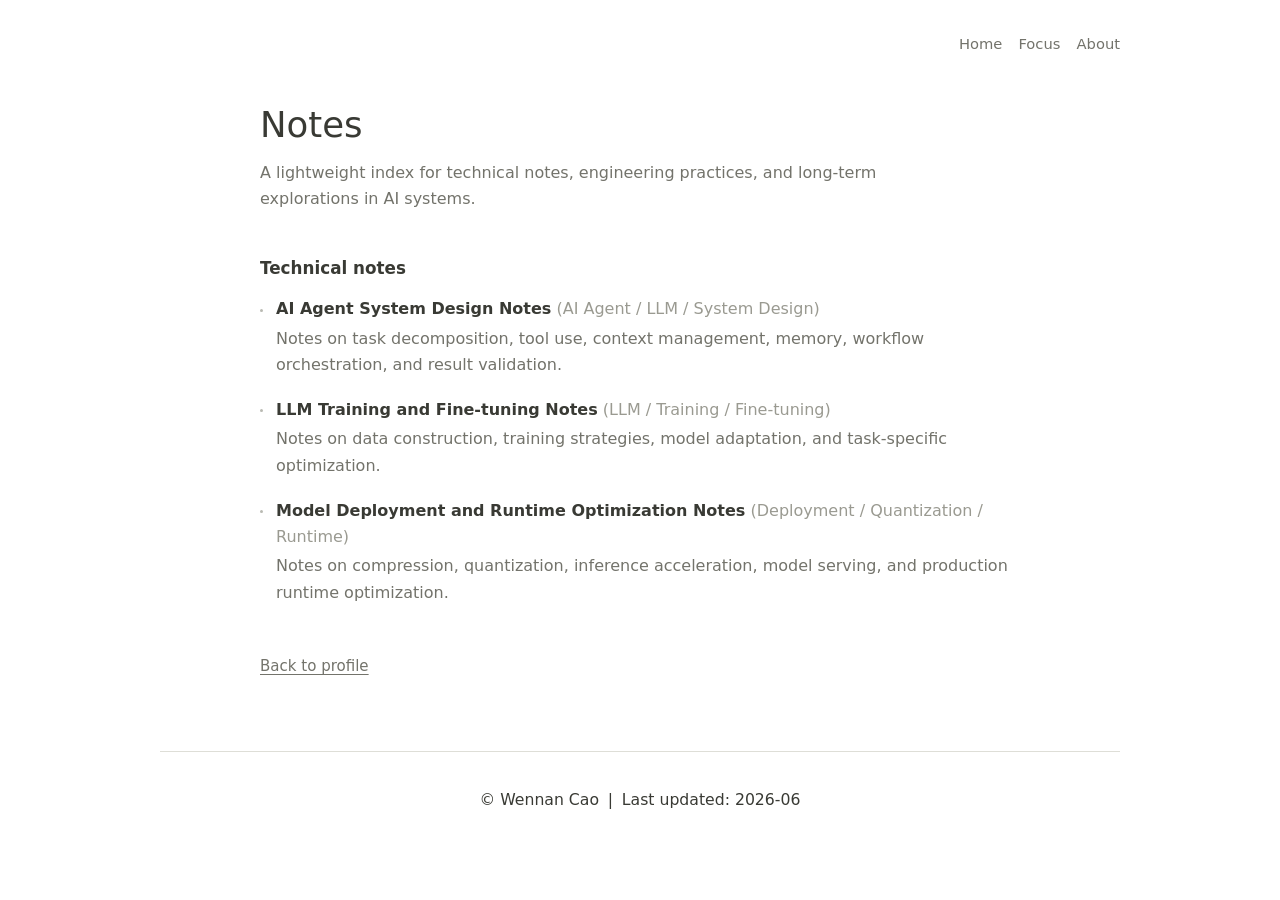
==== notes/index.html @ e118072f "Refine archive style and add lightweight notes" ====
<!doctype html>
<html lang="en">
  <head>
    <meta charset="utf-8" />
    <meta name="viewport" content="width=device-width, initial-scale=1" />
    <meta
      name="description"
      content="Technical notes by Wennan Cao on AI Agent systems, LLM training, model deployment, and AI engineering."
    />
    <meta property="og:title" content="Notes / Wennan Cao" />
    <meta
      property="og:description"
      content="A lightweight index of technical notes by Wennan Cao."
    />
    <meta property="og:type" content="website" />
    <meta property="og:url" content="https://wennancao.com/notes/" />
    <meta name="theme-color" content="#ffffff" />
    <title>Notes / Wennan Cao</title>
    <link rel="stylesheet" href="../styles.css?v=20260623-1" />
  </head>
  <body class="notes-page">
    <a class="skip-link" href="#content">Skip to content</a>

    <header class="site-header" aria-label="Site header">
      <nav class="top-links" aria-label="Primary navigation">
        <a href="/">Home</a>
        <a href="/#focus">Focus</a>
        <a href="/#about">About</a>
      </nav>
    </header>

    <main id="content" class="page-shell">
      <section class="intro" aria-labelledby="notes-title">
        <h1 id="notes-title">Notes</h1>
        <p class="notes-lede">
          A lightweight index for technical notes, engineering practices, and
          long-term explorations in AI systems.
        </p>
      </section>

      <section class="prose-section notes-index" aria-labelledby="notes-index-title">
        <h2 id="notes-index-title">Technical notes</h2>
        <ul class="archive-list">
          <li>
            <strong>AI Agent System Design Notes</strong>
            <span class="meta">(AI Agent / LLM / System Design)</span>
            <p>
              Notes on task decomposition, tool use, context management, memory,
              workflow orchestration, and result validation.
            </p>
          </li>
          <li>
            <strong>LLM Training and Fine-tuning Notes</strong>
            <span class="meta">(LLM / Training / Fine-tuning)</span>
            <p>
              Notes on data construction, training strategies, model adaptation,
              and task-specific optimization.
            </p>
          </li>
          <li>
            <strong>Model Deployment and Runtime Optimization Notes</strong>
            <span class="meta">(Deployment / Quantization / Runtime)</span>
            <p>
              Notes on compression, quantization, inference acceleration, model
              serving, and production runtime optimization.
            </p>
          </li>
        </ul>
      </section>

      <p class="back-link"><a href="/">Back to profile</a></p>
    </main>

    <footer class="site-footer">
      <p class="footer-signature">
        <span>© Wennan Cao</span>
        <span class="footer-divider" aria-hidden="true">|</span>
        <span>Last updated: <time datetime="2026-06">2026-06</time></span>
      </p>
    </footer>
  </body>
</html>
---- styles.css ----
:root {
  color-scheme: light;
  --bg: #ffffff;
  --fg: #393a34;
  --muted: #73736b;
  --soft: #efefeb;
  --soft-bg: #f8f8f5;
  --hairline: #deded7;
  --accent: #1c6b48;
  --accent-soft: #e7f0eb;
  --selection: #dfe9e3;
  --max-width: 960px;
}

* {
  box-sizing: border-box;
}

html {
  scroll-behavior: smooth;
}

body {
  min-height: 100vh;
  margin: 0;
  background: var(--bg);
  color: var(--fg);
  font-family:
    "Geist",
    "Inter",
    ui-sans-serif,
    system-ui,
    -apple-system,
    BlinkMacSystemFont,
    "Segoe UI",
    sans-serif;
  font-size: 16px;
  line-height: 1.66;
  letter-spacing: 0;
}

::selection {
  background: var(--selection);
}

a {
  color: var(--accent);
  text-decoration-line: underline;
  text-decoration-thickness: 1px;
  text-underline-offset: 0.18em;
  transition:
    color 160ms ease,
    text-decoration-color 160ms ease,
    background-color 160ms ease;
}

a:hover {
  color: #124a32;
  text-decoration-color: transparent;
}

button {
  font: inherit;
}

.skip-link {
  position: absolute;
  top: 1rem;
  left: 1rem;
  z-index: 10;
  transform: translateY(-160%);
  background: var(--fg);
  color: var(--bg);
  padding: 0.45rem 0.65rem;
  text-decoration: none;
}

.skip-link:focus {
  transform: translateY(0);
}

.site-header,
.page-shell,
.site-footer {
  width: min(calc(100% - 32px), var(--max-width));
  margin-inline: auto;
}

.site-header {
  display: flex;
  align-items: center;
  justify-content: flex-end;
  gap: 1rem;
  padding-block: 2rem 3rem;
}

.top-links {
  display: flex;
  align-items: center;
  gap: 1rem;
  color: var(--muted);
  font-size: 0.92rem;
}

.top-links a {
  color: inherit;
  text-decoration-color: transparent;
}

.top-links a:hover {
  color: var(--accent);
}

.language-switch {
  display: inline-flex;
  align-items: center;
  gap: 0.35rem;
  color: #a2a29a;
  white-space: nowrap;
}

.language-option {
  border: 0;
  padding: 0;
  background: transparent;
  color: var(--muted);
  cursor: pointer;
  text-decoration-line: underline;
  text-decoration-color: transparent;
  text-decoration-thickness: 1px;
  text-underline-offset: 0.18em;
}

.language-option:hover,
.language-option.is-active {
  color: var(--accent);
  text-decoration-color: currentColor;
}

.page-shell {
  display: grid;
  grid-template-columns: minmax(0, 2fr) minmax(220px, 1fr);
  gap: 4rem;
  align-items: start;
}

.main-column,
.side-column {
  min-width: 0;
}

h1,
h2,
p {
  overflow-wrap: anywhere;
}

h1 {
  margin: 0;
  color: var(--fg);
  font-size: 2.22rem;
  font-weight: 520;
  line-height: 1.18;
}

h2 {
  margin: 3.25rem 0 1.05rem;
  color: var(--fg);
  font-size: 1.05rem;
  font-weight: 560;
  line-height: 1.3;
}

h2 a {
  color: inherit;
  text-decoration: none;
}

h2 a:hover {
  color: var(--accent);
}

.prose-section:first-of-type h2,
.about-panel h2 {
  margin-top: 0;
}

.archive-list {
  display: grid;
  gap: 0.95rem;
  list-style: none;
  margin: 0;
  padding-left: 0;
}

.archive-list li {
  position: relative;
  padding-left: 1rem;
}

.archive-list li::before {
  position: absolute;
  top: 0.78em;
  left: 0;
  width: 3px;
  height: 3px;
  border-radius: 999px;
  background: #b9bab2;
  content: "";
}

.archive-list strong {
  font-weight: 610;
}

.archive-list .meta {
  color: #9a9a91;
}

.archive-list p {
  margin: 0.16rem 0 0;
  color: var(--muted);
}

.research-list {
  gap: 0.8rem;
}

.research-intro {
  margin: 1.8rem 0 0.8rem;
  color: var(--muted);
}

.compact-list {
  gap: 0.5rem;
}

.credentials-divider {
  margin: 1.6rem 0;
  border: 0;
  border-top: 1px solid var(--soft);
}

.credentials-section .archive-list {
  color: var(--muted);
}

.honors-list {
  gap: 0.62rem;
}

.notes-entry {
  margin: 2.8rem 0 0;
  color: var(--muted);
  font-size: 0.94rem;
}

.notes-entry a {
  color: inherit;
}

.notes-entry a:hover {
  color: var(--accent);
}

.side-column {
  position: sticky;
  top: 2rem;
}

.about-panel {
  color: var(--muted);
}

.about-panel h2 {
  color: var(--fg);
}

.avatar {
  float: left;
  display: block;
  width: 5rem;
  height: 5rem;
  margin: 0.2rem 1.15rem 0.5rem 0;
  border: 1px solid #e2e2dc;
  border-radius: 999px;
  object-fit: cover;
  object-position: 50% 24%;
}

.about-copy p {
  margin-block: 0 1.1rem;
}

.about-panel hr {
  clear: both;
  margin: 1.4rem 0 1.1rem;
  border: 0;
  border-top: 1px solid var(--soft);
}

.social-links {
  color: var(--muted);
}

.social-links a {
  color: inherit;
}

.social-links a:hover {
  color: var(--accent);
}

.site-footer {
  display: grid;
  place-items: center;
  margin-top: 4.5rem;
  padding-block: 2.2rem 2.5rem;
  border-top: 1px solid var(--hairline);
  color: var(--fg);
  font-size: 0.98rem;
  font-weight: 520;
  text-align: center;
}

.notes-page .page-shell {
  display: block;
  max-width: 760px;
}

.notes-page .intro {
  margin-bottom: 2.8rem;
}

.notes-lede {
  max-width: 62ch;
  margin: 0.85rem 0 0;
  color: var(--muted);
}

.notes-index {
  margin-top: 2.4rem;
}

.notes-index h2 {
  margin-top: 0;
}

.notes-index .archive-list {
  gap: 1.15rem;
}

.back-link {
  margin-top: 3rem;
  color: var(--muted);
  font-size: 0.94rem;
}

.back-link a {
  color: inherit;
}

.back-link a:hover {
  color: var(--accent);
}

.site-footer p {
  margin: 0;
}

.footer-signature {
  display: flex;
  width: 100%;
  justify-content: center;
  align-items: baseline;
  gap: 0.55rem;
  flex-wrap: wrap;
  text-align: center;
}

.last-updated {
  margin-left: 0.25rem;
}

@media (max-width: 760px) {
  .site-header {
    align-items: flex-start;
    padding-block: 1.4rem 2.25rem;
  }

  .top-links {
    flex-wrap: wrap;
    justify-content: flex-start;
    row-gap: 0.45rem;
  }

  .page-shell {
    grid-template-columns: 1fr;
    gap: 3.2rem;
  }

  .side-column {
    position: static;
  }

  h1 {
    font-size: 1.85rem;
  }
}

@media (max-width: 520px) {
  .site-header,
  .page-shell,
  .site-footer {
    width: min(calc(100% - 28px), var(--max-width));
  }

  .site-header {
    justify-content: flex-start;
  }

  .top-links {
    justify-content: flex-start;
    gap: 0.78rem;
    font-size: 0.9rem;
  }

  h2 {
    margin-top: 2.6rem;
  }

  .site-footer {
    margin-top: 3.5rem;
    padding-block: 1.8rem 2rem;
    font-size: 0.92rem;
  }

  .footer-divider {
    display: none;
  }

  .footer-signature {
    flex-direction: column;
    align-items: center;
    gap: 0.15rem;
  }
}
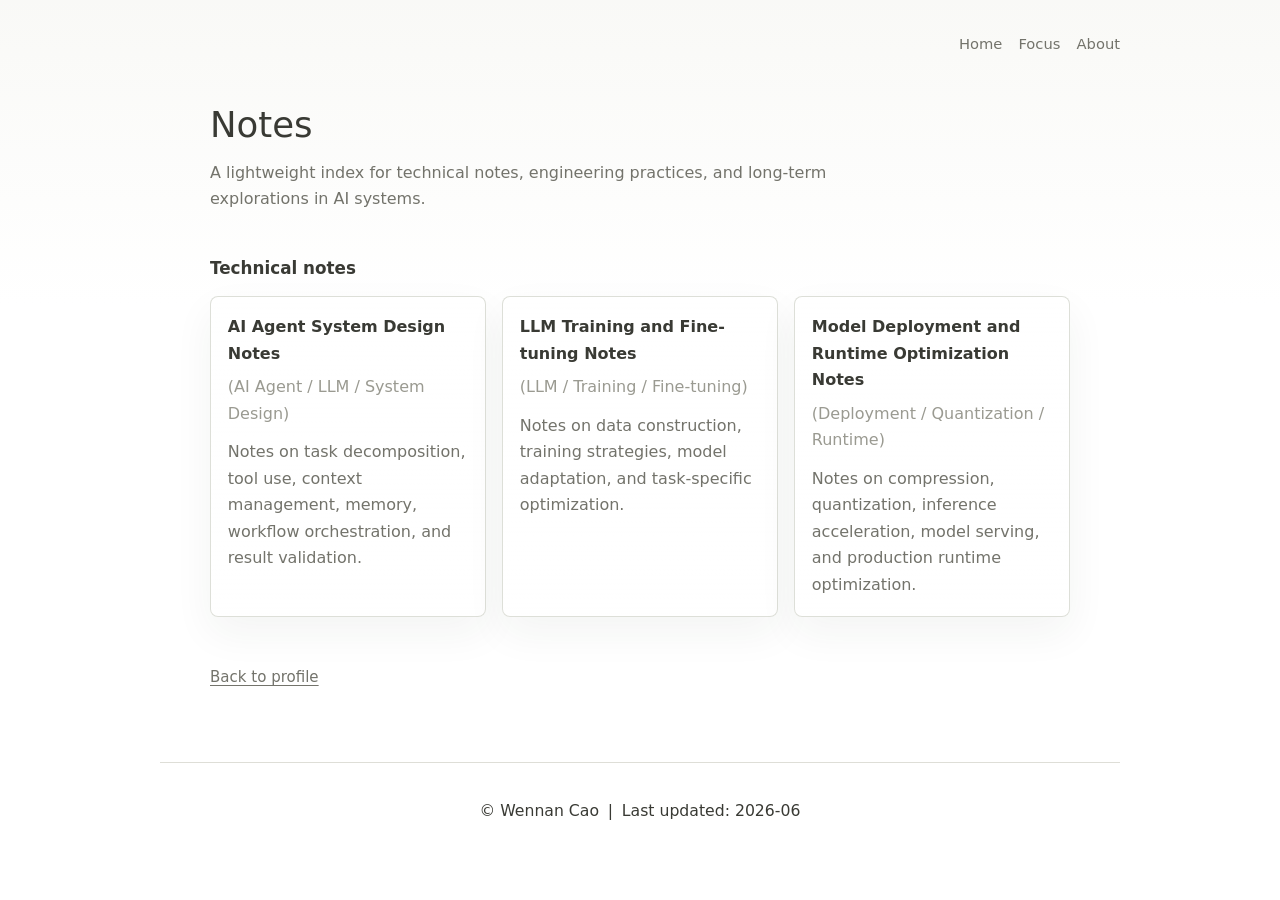
==== commit a9139347: "Add glass-style notes cards" ====
--- a/notes/index.html
+++ b/notes/index.html
@@ -16,7 +16,7 @@
     <meta property="og:url" content="https://wennancao.com/notes/" />
     <meta name="theme-color" content="#ffffff" />
     <title>Notes / Wennan Cao</title>
-    <link rel="stylesheet" href="../styles.css?v=20260623-1" />
+    <link rel="stylesheet" href="../styles.css?v=20260623-2" />
   </head>
   <body class="notes-page">
     <a class="skip-link" href="#content">Skip to content</a>
--- a/styles.css
+++ b/styles.css
@@ -325,7 +325,13 @@
 
 .notes-page .page-shell {
   display: block;
-  max-width: 760px;
+  max-width: 860px;
+}
+
+.notes-page {
+  background:
+    linear-gradient(180deg, rgba(248, 248, 245, 0.86), rgba(255, 255, 255, 0) 19rem),
+    var(--bg);
 }
 
 .notes-page .intro {
@@ -347,7 +353,55 @@
 }
 
 .notes-index .archive-list {
-  gap: 1.15rem;
+  grid-template-columns: repeat(auto-fit, minmax(230px, 1fr));
+  gap: 1rem;
+}
+
+.notes-index .archive-list li {
+  min-height: 13rem;
+  padding: 1.05rem 1.05rem 1.12rem;
+  border: 1px solid rgba(210, 212, 203, 0.74);
+  border-radius: 8px;
+  background:
+    linear-gradient(180deg, rgba(255, 255, 255, 0.74), rgba(255, 255, 255, 0.48)),
+    rgba(255, 255, 255, 0.68);
+  box-shadow:
+    inset 0 1px 0 rgba(255, 255, 255, 0.82),
+    0 16px 40px rgba(42, 46, 38, 0.055);
+  backdrop-filter: blur(14px) saturate(1.08);
+  -webkit-backdrop-filter: blur(14px) saturate(1.08);
+  transition:
+    border-color 160ms ease,
+    background-color 160ms ease,
+    box-shadow 160ms ease,
+    transform 160ms ease;
+}
+
+.notes-index .archive-list li::before {
+  content: none;
+}
+
+.notes-index .archive-list li:hover {
+  border-color: rgba(28, 107, 72, 0.28);
+  background-color: rgba(255, 255, 255, 0.82);
+  box-shadow:
+    inset 0 1px 0 rgba(255, 255, 255, 0.9),
+    0 18px 48px rgba(42, 46, 38, 0.075);
+  transform: translateY(-1px);
+}
+
+.notes-index .archive-list strong,
+.notes-index .archive-list .meta,
+.notes-index .archive-list p {
+  display: block;
+}
+
+.notes-index .archive-list .meta {
+  margin-top: 0.42rem;
+}
+
+.notes-index .archive-list p {
+  margin-top: 0.75rem;
 }
 
 .back-link {
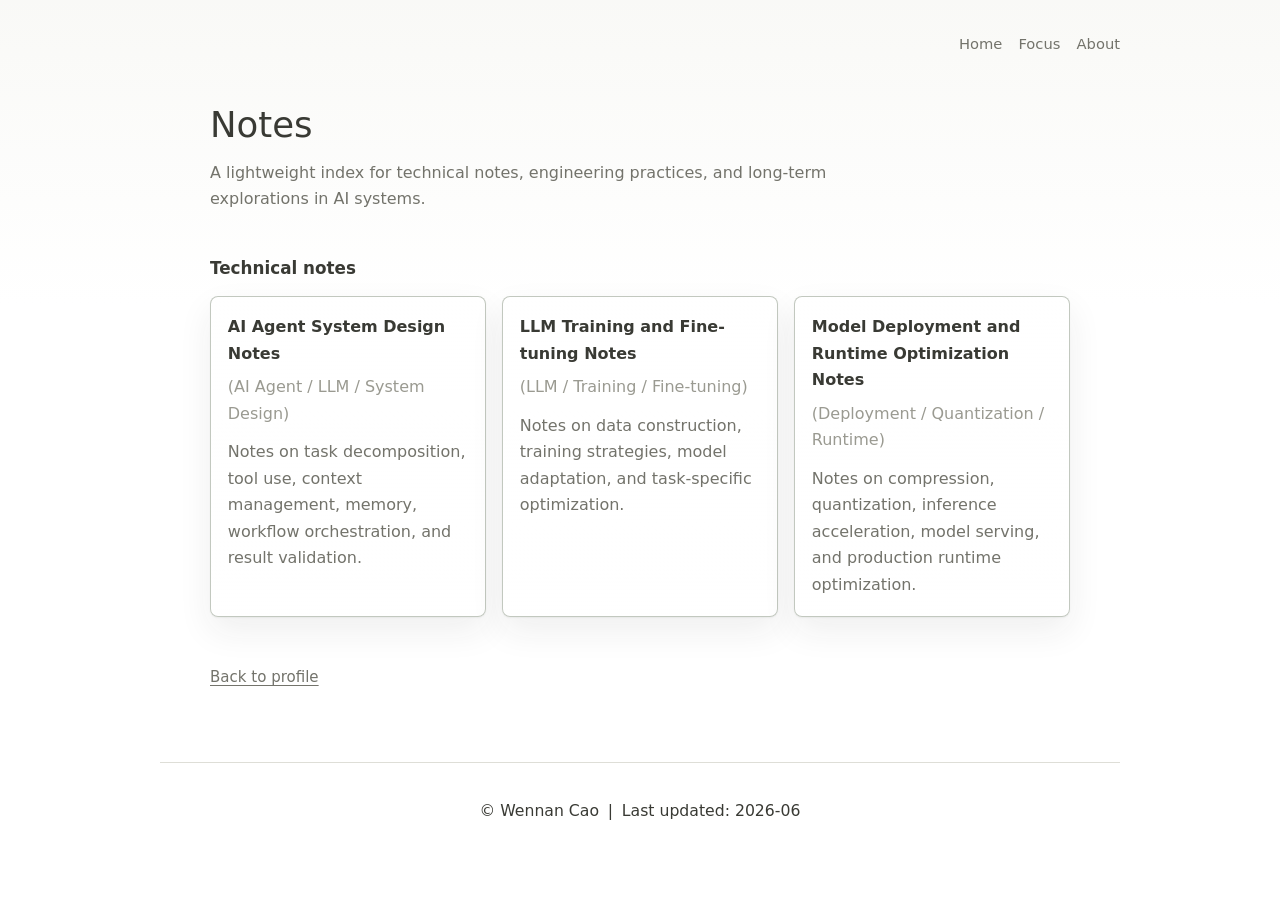
==== commit adebb0da: "Strengthen notes glass card borders" ====
--- a/notes/index.html
+++ b/notes/index.html
@@ -16,7 +16,7 @@
     <meta property="og:url" content="https://wennancao.com/notes/" />
     <meta name="theme-color" content="#ffffff" />
     <title>Notes / Wennan Cao</title>
-    <link rel="stylesheet" href="../styles.css?v=20260623-2" />
+    <link rel="stylesheet" href="../styles.css?v=20260623-3" />
   </head>
   <body class="notes-page">
     <a class="skip-link" href="#content">Skip to content</a>
--- a/styles.css
+++ b/styles.css
@@ -360,14 +360,16 @@
 .notes-index .archive-list li {
   min-height: 13rem;
   padding: 1.05rem 1.05rem 1.12rem;
-  border: 1px solid rgba(210, 212, 203, 0.74);
+  border: 1.5px solid rgba(188, 194, 184, 0.9);
   border-radius: 8px;
   background:
-    linear-gradient(180deg, rgba(255, 255, 255, 0.74), rgba(255, 255, 255, 0.48)),
-    rgba(255, 255, 255, 0.68);
+    linear-gradient(180deg, rgba(255, 255, 255, 0.86), rgba(255, 255, 255, 0.54)),
+    rgba(255, 255, 255, 0.72);
   box-shadow:
-    inset 0 1px 0 rgba(255, 255, 255, 0.82),
-    0 16px 40px rgba(42, 46, 38, 0.055);
+    inset 0 1px 0 rgba(255, 255, 255, 0.92),
+    inset 0 0 0 1px rgba(255, 255, 255, 0.42),
+    0 14px 34px rgba(42, 46, 38, 0.075),
+    0 1px 2px rgba(42, 46, 38, 0.06);
   backdrop-filter: blur(14px) saturate(1.08);
   -webkit-backdrop-filter: blur(14px) saturate(1.08);
   transition:
@@ -382,11 +384,13 @@
 }
 
 .notes-index .archive-list li:hover {
-  border-color: rgba(28, 107, 72, 0.28);
-  background-color: rgba(255, 255, 255, 0.82);
+  border-color: rgba(28, 107, 72, 0.42);
+  background-color: rgba(255, 255, 255, 0.86);
   box-shadow:
-    inset 0 1px 0 rgba(255, 255, 255, 0.9),
-    0 18px 48px rgba(42, 46, 38, 0.075);
+    inset 0 1px 0 rgba(255, 255, 255, 0.96),
+    inset 0 0 0 1px rgba(255, 255, 255, 0.54),
+    0 18px 46px rgba(42, 46, 38, 0.1),
+    0 1px 3px rgba(42, 46, 38, 0.07);
   transform: translateY(-1px);
 }
 
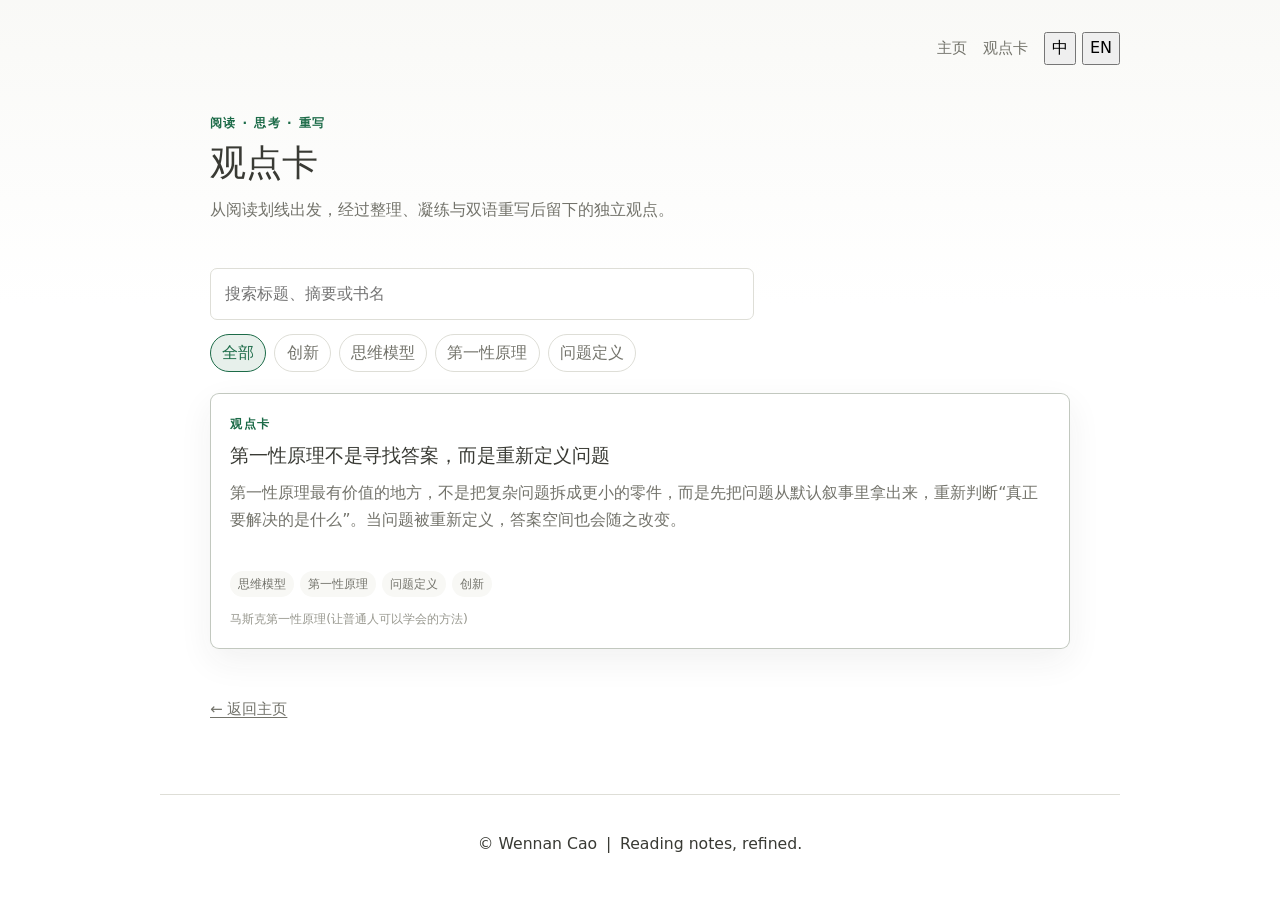
==== commit 2e2b9f92: "Publish WeRead knowledge cards" ====
--- a/notes/index.html
+++ b/notes/index.html
@@ -1,82 +1,48 @@
 <!doctype html>
-<html lang="en">
-  <head>
-    <meta charset="utf-8" />
-    <meta name="viewport" content="width=device-width, initial-scale=1" />
-    <meta
-      name="description"
-      content="Technical notes by Wennan Cao on AI Agent systems, LLM training, model deployment, and AI engineering."
-    />
-    <meta property="og:title" content="Notes / Wennan Cao" />
-    <meta
-      property="og:description"
-      content="A lightweight index of technical notes by Wennan Cao."
-    />
-    <meta property="og:type" content="website" />
-    <meta property="og:url" content="https://wennancao.com/notes/" />
-    <meta name="theme-color" content="#ffffff" />
-    <title>Notes / Wennan Cao</title>
-    <link rel="stylesheet" href="../styles.css?v=20260623-3" />
-  </head>
-  <body class="notes-page">
-    <a class="skip-link" href="#content">Skip to content</a>
-
-    <header class="site-header" aria-label="Site header">
-      <nav class="top-links" aria-label="Primary navigation">
-        <a href="/">Home</a>
-        <a href="/#focus">Focus</a>
-        <a href="/#about">About</a>
-      </nav>
-    </header>
-
-    <main id="content" class="page-shell">
-      <section class="intro" aria-labelledby="notes-title">
-        <h1 id="notes-title">Notes</h1>
-        <p class="notes-lede">
-          A lightweight index for technical notes, engineering practices, and
-          long-term explorations in AI systems.
-        </p>
-      </section>
-
-      <section class="prose-section notes-index" aria-labelledby="notes-index-title">
-        <h2 id="notes-index-title">Technical notes</h2>
-        <ul class="archive-list">
-          <li>
-            <strong>AI Agent System Design Notes</strong>
-            <span class="meta">(AI Agent / LLM / System Design)</span>
-            <p>
-              Notes on task decomposition, tool use, context management, memory,
-              workflow orchestration, and result validation.
-            </p>
-          </li>
-          <li>
-            <strong>LLM Training and Fine-tuning Notes</strong>
-            <span class="meta">(LLM / Training / Fine-tuning)</span>
-            <p>
-              Notes on data construction, training strategies, model adaptation,
-              and task-specific optimization.
-            </p>
-          </li>
-          <li>
-            <strong>Model Deployment and Runtime Optimization Notes</strong>
-            <span class="meta">(Deployment / Quantization / Runtime)</span>
-            <p>
-              Notes on compression, quantization, inference acceleration, model
-              serving, and production runtime optimization.
-            </p>
-          </li>
-        </ul>
-      </section>
-
-      <p class="back-link"><a href="/">Back to profile</a></p>
-    </main>
-
-    <footer class="site-footer">
-      <p class="footer-signature">
-        <span>© Wennan Cao</span>
-        <span class="footer-divider" aria-hidden="true">|</span>
-        <span>Last updated: <time datetime="2026-06">2026-06</time></span>
-      </p>
-    </footer>
-  </body>
+<html lang="zh-CN">
+<head>
+  <meta charset="utf-8">
+  <meta name="viewport" content="width=device-width, initial-scale=1">
+  <meta name="description" content="从微信读书笔记中整理、凝练并审核发布的中英双语观点卡。">
+  <meta property="og:title" content="观点卡 / Wennan Cao">
+  <meta property="og:description" content="从微信读书笔记中整理、凝练并审核发布的中英双语观点卡。">
+  <meta property="og:type" content="article">
+  <meta property="og:url" content="https://wennancao.com/notes/">
+  <meta name="theme-color" content="#ffffff">
+  <link rel="icon" href="/favicon.ico?v=20260706-cards" sizes="any">
+  <title>观点卡 / Wennan Cao</title>
+  <link rel="stylesheet" href="/styles.css?v=20260711-source-full">
+</head>
+<body class="notes-page">
+  <a class="skip-link" href="#content">跳到正文</a>
+  <header class="site-header" aria-label="网站页眉">
+    <nav class="top-links" aria-label="主导航"><a href="/">主页</a><a href="/notes/">观点卡</a></nav>
+    <div class="language-switch" role="group" aria-label="语言"><button type="button" data-language="zh" aria-pressed="true">中</button><button type="button" data-language="en" aria-pressed="false">EN</button></div>
+  </header>
+  <main id="content" class="page-shell">
+  <section class="intro notes-hero" aria-labelledby="notes-title">
+    <p class="eyebrow" data-lang="zh">阅读 · 思考 · 重写</p><p class="eyebrow" data-lang="en" hidden>Read · Think · Rewrite</p>
+    <h1 id="notes-title" data-lang="zh">观点卡</h1><h1 data-lang="en" hidden>Knowledge Cards</h1>
+    <p class="notes-lede" data-lang="zh">从阅读划线出发，经过整理、凝练与双语重写后留下的独立观点。</p>
+    <p class="notes-lede" data-lang="en" hidden>Independent ideas distilled, reviewed, and rewritten from reading notes.</p>
+  </section>
+  <section class="card-controls" aria-label="筛选观点卡">
+    <label><span class="sr-only">搜索观点卡</span><input id="card-search" type="search" placeholder="搜索标题、摘要或书名" autocomplete="off"></label>
+    <div class="tag-filters"><button type="button" class="tag-filter is-active" data-tag="">全部</button><button type="button" class="tag-filter" data-tag="创新">创新</button><button type="button" class="tag-filter" data-tag="思维模型">思维模型</button><button type="button" class="tag-filter" data-tag="第一性原理">第一性原理</button><button type="button" class="tag-filter" data-tag="问题定义">问题定义</button></div>
+  </section>
+  <section id="card-grid" class="knowledge-grid" aria-live="polite"><article class="knowledge-card" data-search="第一性原理不是寻找答案，而是重新定义问题 第一性原理最有价值的地方，不是把复杂问题拆成更小的零件，而是先把问题从默认叙事里拿出来，重新判断“真正要解决的是什么”。当问题被重新定义，答案空间也会随之改变。 first principles is not about finding an answer—it is about reframing the question the real value of first-principles thinking is not simply breaking a complex problem into smaller parts. it is taking the problem out of its default narrative and asking what actually needs to be solved. once the question is reframed, the space of possible answers changes with it. 马斯克第一性原理(让普通人可以学会的方法)" data-tags="思维模型|第一性原理|问题定义|创新">
+  <a class="knowledge-card-link" href="/notes/cards/first-principles-reframe-problem/">
+    <span class="card-kicker" data-lang="zh">观点卡</span><span class="card-kicker" data-lang="en" hidden>Knowledge card</span>
+    <h2 data-lang="zh">第一性原理不是寻找答案，而是重新定义问题</h2><h2 data-lang="en" hidden>First Principles Is Not About Finding an Answer—It Is About Reframing the Question</h2>
+    <p data-lang="zh">第一性原理最有价值的地方，不是把复杂问题拆成更小的零件，而是先把问题从默认叙事里拿出来，重新判断“真正要解决的是什么”。当问题被重新定义，答案空间也会随之改变。</p><p data-lang="en" hidden>The real value of first-principles thinking is not simply breaking a complex problem into smaller parts. It is taking the problem out of its default narrative and asking what actually needs to be solved. Once the question is reframed, the space of possible answers changes with it.</p>
+    <ul class="card-tags" aria-label="标签"><li>思维模型</li><li>第一性原理</li><li>问题定义</li><li>创新</li></ul>
+    <span class="card-source">马斯克第一性原理(让普通人可以学会的方法)</span>
+  </a>
+</article></section>
+  <p id="no-results" class="notes-empty" hidden>没有匹配的观点卡。</p>
+  <p class="back-link"><a href="/">← 返回主页</a></p>
+</main>
+  <footer class="site-footer"><p class="footer-signature"><span>© Wennan Cao</span><span class="footer-divider" aria-hidden="true">|</span><span>Reading notes, refined.</span></p></footer>
+  <script src="/notes/notes.js?v=20260706-cards" defer></script>
+</body>
 </html>
--- a/styles.css
+++ b/styles.css
@@ -247,20 +247,6 @@
 
 .honors-list {
   gap: 0.62rem;
-}
-
-.notes-entry {
-  margin: 2.8rem 0 0;
-  color: var(--muted);
-  font-size: 0.94rem;
-}
-
-.notes-entry a {
-  color: inherit;
-}
-
-.notes-entry a:hover {
-  color: var(--accent);
 }
 
 .side-column {
@@ -408,6 +394,294 @@
   margin-top: 0.75rem;
 }
 
+.sr-only {
+  position: absolute;
+  width: 1px;
+  height: 1px;
+  padding: 0;
+  margin: -1px;
+  overflow: hidden;
+  clip: rect(0, 0, 0, 0);
+  white-space: nowrap;
+  border: 0;
+}
+
+.notes-hero {
+  max-width: 720px;
+}
+
+.eyebrow,
+.card-kicker {
+  margin: 0 0 0.55rem;
+  color: var(--accent);
+  font-size: 0.76rem;
+  font-weight: 700;
+  letter-spacing: 0.12em;
+  text-transform: uppercase;
+}
+
+.card-controls {
+  display: grid;
+  gap: 0.9rem;
+  margin: 2.4rem 0 1.35rem;
+}
+
+.card-controls input {
+  width: min(100%, 34rem);
+  padding: 0.72rem 0.88rem;
+  border: 1px solid var(--hairline);
+  border-radius: 7px;
+  background: rgba(255, 255, 255, 0.88);
+  color: var(--fg);
+  font: inherit;
+  outline: none;
+}
+
+.card-controls input:focus {
+  border-color: rgba(28, 107, 72, 0.62);
+  box-shadow: 0 0 0 3px rgba(28, 107, 72, 0.09);
+}
+
+.tag-filters {
+  display: flex;
+  flex-wrap: wrap;
+  gap: 0.5rem;
+}
+
+.tag-filter {
+  padding: 0.28rem 0.7rem;
+  border: 1px solid var(--hairline);
+  border-radius: 999px;
+  background: var(--bg);
+  color: var(--muted);
+  cursor: pointer;
+}
+
+.tag-filter:hover,
+.tag-filter.is-active {
+  border-color: var(--accent);
+  background: var(--accent-soft);
+  color: var(--accent);
+}
+
+.knowledge-grid {
+  display: grid;
+  grid-template-columns: repeat(auto-fit, minmax(min(100%, 270px), 1fr));
+  gap: 1rem;
+}
+
+.knowledge-card {
+  min-width: 0;
+}
+
+.knowledge-card-link {
+  display: flex;
+  min-height: 16rem;
+  height: 100%;
+  flex-direction: column;
+  padding: 1.2rem;
+  border: 1px solid rgba(188, 194, 184, 0.9);
+  border-radius: 9px;
+  background: rgba(255, 255, 255, 0.76);
+  box-shadow: 0 12px 34px rgba(42, 46, 38, 0.065);
+  color: var(--fg);
+  text-decoration: none;
+  transition: transform 160ms ease, border-color 160ms ease, box-shadow 160ms ease;
+}
+
+.knowledge-card-link:hover {
+  border-color: rgba(28, 107, 72, 0.45);
+  color: var(--fg);
+  box-shadow: 0 18px 46px rgba(42, 46, 38, 0.1);
+  transform: translateY(-2px);
+}
+
+.knowledge-card h2 {
+  margin: 0;
+  font-size: 1.16rem;
+  line-height: 1.4;
+}
+
+.knowledge-card p {
+  margin: 0.72rem 0 1rem;
+  color: var(--muted);
+}
+
+.card-tags {
+  display: flex;
+  flex-wrap: wrap;
+  gap: 0.38rem;
+  padding: 0;
+  margin: auto 0 0;
+  list-style: none;
+}
+
+.card-tags li {
+  padding: 0.18rem 0.5rem;
+  border-radius: 999px;
+  background: var(--soft-bg);
+  color: var(--muted);
+  font-size: 0.76rem;
+}
+
+.card-source {
+  margin-top: 0.7rem;
+  color: #98988f;
+  font-size: 0.78rem;
+}
+
+.notes-empty {
+  padding: 2rem;
+  border: 1px dashed var(--hairline);
+  border-radius: 8px;
+  color: var(--muted);
+  text-align: center;
+}
+
+.card-detail {
+  max-width: 760px;
+}
+
+.card-detail-header {
+  padding-bottom: 2rem;
+  border-bottom: 1px solid var(--hairline);
+}
+
+.card-detail-header h1 {
+  max-width: 20ch;
+}
+
+.card-deck {
+  max-width: 62ch;
+  color: var(--muted);
+  font-size: 1.05rem;
+}
+
+.card-detail-header .card-tags {
+  margin-top: 1rem;
+}
+
+.card-prose {
+  margin-top: 2.8rem;
+}
+
+.card-prose section + section {
+  margin-top: 2.5rem;
+}
+
+.card-prose h2,
+.source-list h2 {
+  margin: 0 0 0.75rem;
+  font-size: 1.05rem;
+}
+
+.card-prose p {
+  max-width: 68ch;
+}
+
+.card-prose .takeaway {
+  padding: 1.1rem 1.2rem;
+  border-left: 3px solid var(--accent);
+  background: var(--accent-soft);
+}
+
+.card-prose blockquote {
+  margin: 2.5rem 0 0;
+  padding: 0.25rem 0 0.25rem 1.2rem;
+  border-left: 1px solid var(--hairline);
+  color: var(--muted);
+  font-family: ui-serif, Georgia, "Times New Roman", serif;
+}
+
+.source-list {
+  margin-top: 3.2rem;
+  padding-top: 1.5rem;
+  border-top: 1px solid var(--hairline);
+}
+
+.source-book + .source-book {
+  margin-top: 1.75rem;
+}
+
+.source-book-meta {
+  margin: 0 0 0.75rem;
+  color: var(--muted);
+  font-size: 0.94rem;
+}
+
+.source-book-meta cite {
+  color: var(--ink);
+  font-style: normal;
+}
+
+.source-chapters {
+  display: grid;
+  gap: 0.6rem;
+}
+
+.source-chapter {
+  border: 1px solid var(--hairline);
+  border-radius: 0.45rem;
+  background: #fff;
+}
+
+.source-chapter summary {
+  display: flex;
+  align-items: baseline;
+  justify-content: space-between;
+  gap: 1rem;
+  padding: 0.85rem 1rem;
+  cursor: pointer;
+  line-height: 1.65;
+  list-style: none;
+}
+
+.source-chapter summary::-webkit-details-marker {
+  display: none;
+}
+
+.source-chapter summary::before {
+  content: "+";
+  flex: 0 0 auto;
+  color: var(--muted);
+  font-size: 1.1rem;
+  line-height: 1;
+}
+
+.source-chapter[open] summary::before {
+  content: "−";
+}
+
+.source-chapter-title {
+  flex: 1 1 auto;
+  color: var(--ink);
+}
+
+.source-count {
+  flex: 0 0 auto;
+  color: var(--muted);
+  font-size: 0.78rem;
+  white-space: nowrap;
+}
+
+.source-excerpts {
+  padding: 0 1rem 1rem 2.9rem;
+}
+
+.source-excerpt {
+  margin: 0;
+  color: var(--muted);
+  line-height: 1.75;
+  font-size: 0.94rem;
+  font-family: ui-serif, Georgia, "Times New Roman", serif;
+}
+
+.source-excerpt + .source-excerpt {
+  margin-top: 0.9rem;
+  padding-top: 0.9rem;
+  border-top: 1px solid var(--hairline);
+}
+
 .back-link {
   margin-top: 3rem;
   color: var(--muted);
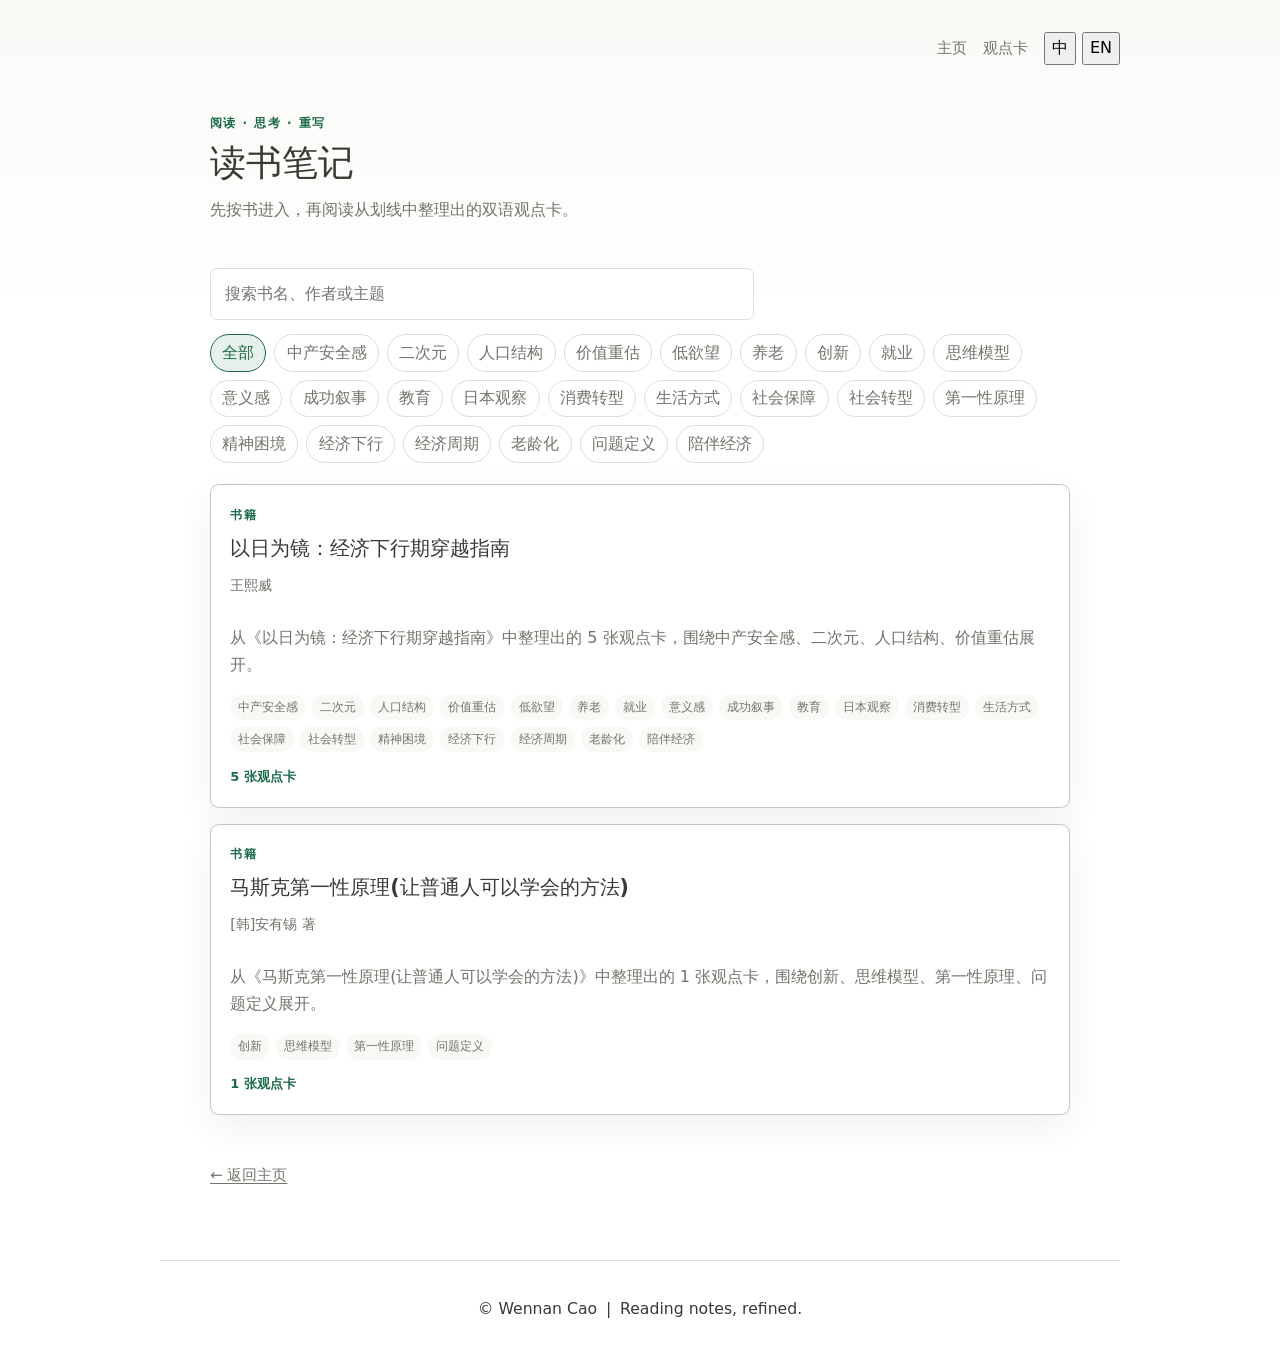
==== commit de0a354f: "Publish Japan reading cards" ====
--- a/notes/index.html
+++ b/notes/index.html
@@ -3,14 +3,14 @@
 <head>
   <meta charset="utf-8">
   <meta name="viewport" content="width=device-width, initial-scale=1">
-  <meta name="description" content="从微信读书笔记中整理、凝练并审核发布的中英双语观点卡。">
-  <meta property="og:title" content="观点卡 / Wennan Cao">
-  <meta property="og:description" content="从微信读书笔记中整理、凝练并审核发布的中英双语观点卡。">
+  <meta name="description" content="按书整理、凝练并审核发布的中英双语观点卡。">
+  <meta property="og:title" content="读书笔记 / Wennan Cao">
+  <meta property="og:description" content="按书整理、凝练并审核发布的中英双语观点卡。">
   <meta property="og:type" content="article">
   <meta property="og:url" content="https://wennancao.com/notes/">
   <meta name="theme-color" content="#ffffff">
   <link rel="icon" href="/favicon.ico?v=20260706-cards" sizes="any">
-  <title>观点卡 / Wennan Cao</title>
+  <title>读书笔记 / Wennan Cao</title>
   <link rel="stylesheet" href="/styles.css?v=20260711-source-full">
 </head>
 <body class="notes-page">
@@ -22,24 +22,35 @@
   <main id="content" class="page-shell">
   <section class="intro notes-hero" aria-labelledby="notes-title">
     <p class="eyebrow" data-lang="zh">阅读 · 思考 · 重写</p><p class="eyebrow" data-lang="en" hidden>Read · Think · Rewrite</p>
-    <h1 id="notes-title" data-lang="zh">观点卡</h1><h1 data-lang="en" hidden>Knowledge Cards</h1>
-    <p class="notes-lede" data-lang="zh">从阅读划线出发，经过整理、凝练与双语重写后留下的独立观点。</p>
-    <p class="notes-lede" data-lang="en" hidden>Independent ideas distilled, reviewed, and rewritten from reading notes.</p>
+    <h1 id="notes-title" data-lang="zh">读书笔记</h1><h1 data-lang="en" hidden>Reading Notes</h1>
+    <p class="notes-lede" data-lang="zh">先按书进入，再阅读从划线中整理出的双语观点卡。</p>
+    <p class="notes-lede" data-lang="en" hidden>Enter by book, then read bilingual knowledge cards distilled from highlights.</p>
   </section>
-  <section class="card-controls" aria-label="筛选观点卡">
-    <label><span class="sr-only">搜索观点卡</span><input id="card-search" type="search" placeholder="搜索标题、摘要或书名" autocomplete="off"></label>
-    <div class="tag-filters"><button type="button" class="tag-filter is-active" data-tag="">全部</button><button type="button" class="tag-filter" data-tag="创新">创新</button><button type="button" class="tag-filter" data-tag="思维模型">思维模型</button><button type="button" class="tag-filter" data-tag="第一性原理">第一性原理</button><button type="button" class="tag-filter" data-tag="问题定义">问题定义</button></div>
+  <section class="card-controls" aria-label="筛选书籍">
+    <label><span class="sr-only">搜索书籍</span><input id="card-search" type="search" placeholder="搜索书名、作者或主题" data-placeholder-zh="搜索书名、作者或主题" data-placeholder-en="Search books, authors, or themes" autocomplete="off"></label>
+    <div class="tag-filters"><button type="button" class="tag-filter is-active" data-tag="">全部</button><button type="button" class="tag-filter" data-tag="中产安全感">中产安全感</button><button type="button" class="tag-filter" data-tag="二次元">二次元</button><button type="button" class="tag-filter" data-tag="人口结构">人口结构</button><button type="button" class="tag-filter" data-tag="价值重估">价值重估</button><button type="button" class="tag-filter" data-tag="低欲望">低欲望</button><button type="button" class="tag-filter" data-tag="养老">养老</button><button type="button" class="tag-filter" data-tag="创新">创新</button><button type="button" class="tag-filter" data-tag="就业">就业</button><button type="button" class="tag-filter" data-tag="思维模型">思维模型</button><button type="button" class="tag-filter" data-tag="意义感">意义感</button><button type="button" class="tag-filter" data-tag="成功叙事">成功叙事</button><button type="button" class="tag-filter" data-tag="教育">教育</button><button type="button" class="tag-filter" data-tag="日本观察">日本观察</button><button type="button" class="tag-filter" data-tag="消费转型">消费转型</button><button type="button" class="tag-filter" data-tag="生活方式">生活方式</button><button type="button" class="tag-filter" data-tag="社会保障">社会保障</button><button type="button" class="tag-filter" data-tag="社会转型">社会转型</button><button type="button" class="tag-filter" data-tag="第一性原理">第一性原理</button><button type="button" class="tag-filter" data-tag="精神困境">精神困境</button><button type="button" class="tag-filter" data-tag="经济下行">经济下行</button><button type="button" class="tag-filter" data-tag="经济周期">经济周期</button><button type="button" class="tag-filter" data-tag="老龄化">老龄化</button><button type="button" class="tag-filter" data-tag="问题定义">问题定义</button><button type="button" class="tag-filter" data-tag="陪伴经济">陪伴经济</button></div>
   </section>
-  <section id="card-grid" class="knowledge-grid" aria-live="polite"><article class="knowledge-card" data-search="第一性原理不是寻找答案，而是重新定义问题 第一性原理最有价值的地方，不是把复杂问题拆成更小的零件，而是先把问题从默认叙事里拿出来，重新判断“真正要解决的是什么”。当问题被重新定义，答案空间也会随之改变。 first principles is not about finding an answer—it is about reframing the question the real value of first-principles thinking is not simply breaking a complex problem into smaller parts. it is taking the problem out of its default narrative and asking what actually needs to be solved. once the question is reframed, the space of possible answers changes with it. 马斯克第一性原理(让普通人可以学会的方法)" data-tags="思维模型|第一性原理|问题定义|创新">
-  <a class="knowledge-card-link" href="/notes/cards/first-principles-reframe-problem/">
-    <span class="card-kicker" data-lang="zh">观点卡</span><span class="card-kicker" data-lang="en" hidden>Knowledge card</span>
-    <h2 data-lang="zh">第一性原理不是寻找答案，而是重新定义问题</h2><h2 data-lang="en" hidden>First Principles Is Not About Finding an Answer—It Is About Reframing the Question</h2>
-    <p data-lang="zh">第一性原理最有价值的地方，不是把复杂问题拆成更小的零件，而是先把问题从默认叙事里拿出来，重新判断“真正要解决的是什么”。当问题被重新定义，答案空间也会随之改变。</p><p data-lang="en" hidden>The real value of first-principles thinking is not simply breaking a complex problem into smaller parts. It is taking the problem out of its default narrative and asking what actually needs to be solved. Once the question is reframed, the space of possible answers changes with it.</p>
-    <ul class="card-tags" aria-label="标签"><li>思维模型</li><li>第一性原理</li><li>问题定义</li><li>创新</li></ul>
-    <span class="card-source">马斯克第一性原理(让普通人可以学会的方法)</span>
+  <section id="card-grid" class="knowledge-grid book-grid" aria-live="polite"><article class="knowledge-card book-card" data-search="以日为镜：经济下行期穿越指南 王熙威 从《以日为镜：经济下行期穿越指南》中整理出的 5 张观点卡，围绕中产安全感、二次元、人口结构、价值重估展开。 5 knowledge cards distilled from 以日为镜：经济下行期穿越指南. 中产安全感 二次元 人口结构 价值重估 低欲望 养老 就业 意义感 成功叙事 教育 日本观察 消费转型 生活方式 社会保障 社会转型 精神困境 经济下行 经济周期 老龄化 陪伴经济" data-tags="中产安全感|二次元|人口结构|价值重估|低欲望|养老|就业|意义感|成功叙事|教育|日本观察|消费转型|生活方式|社会保障|社会转型|精神困境|经济下行|经济周期|老龄化|陪伴经济">
+  <a class="knowledge-card-link book-card-link" href="/notes/books/book-3300206286/">
+    <span class="card-kicker" data-lang="zh">书籍</span><span class="card-kicker" data-lang="en" hidden>Book</span>
+    <h2>以日为镜：经济下行期穿越指南</h2>
+    <p class="book-author">王熙威</p>
+    <p data-lang="zh">从《以日为镜：经济下行期穿越指南》中整理出的 5 张观点卡，围绕中产安全感、二次元、人口结构、价值重估展开。</p><p data-lang="en" hidden>5 knowledge cards distilled from 以日为镜：经济下行期穿越指南.</p>
+    <ul class="card-tags" aria-label="标签"><li>中产安全感</li><li>二次元</li><li>人口结构</li><li>价值重估</li><li>低欲望</li><li>养老</li><li>就业</li><li>意义感</li><li>成功叙事</li><li>教育</li><li>日本观察</li><li>消费转型</li><li>生活方式</li><li>社会保障</li><li>社会转型</li><li>精神困境</li><li>经济下行</li><li>经济周期</li><li>老龄化</li><li>陪伴经济</li></ul>
+    <span class="book-count"><span data-lang="zh">5 张观点卡</span><span data-lang="en" hidden>5 cards</span></span>
+  </a>
+</article>
+<article class="knowledge-card book-card" data-search="马斯克第一性原理(让普通人可以学会的方法) [韩]安有锡  著 从《马斯克第一性原理(让普通人可以学会的方法)》中整理出的 1 张观点卡，围绕创新、思维模型、第一性原理、问题定义展开。 1 knowledge card distilled from 马斯克第一性原理(让普通人可以学会的方法). 创新 思维模型 第一性原理 问题定义" data-tags="创新|思维模型|第一性原理|问题定义">
+  <a class="knowledge-card-link book-card-link" href="/notes/books/book-3300209718/">
+    <span class="card-kicker" data-lang="zh">书籍</span><span class="card-kicker" data-lang="en" hidden>Book</span>
+    <h2>马斯克第一性原理(让普通人可以学会的方法)</h2>
+    <p class="book-author">[韩]安有锡  著</p>
+    <p data-lang="zh">从《马斯克第一性原理(让普通人可以学会的方法)》中整理出的 1 张观点卡，围绕创新、思维模型、第一性原理、问题定义展开。</p><p data-lang="en" hidden>1 knowledge card distilled from 马斯克第一性原理(让普通人可以学会的方法).</p>
+    <ul class="card-tags" aria-label="标签"><li>创新</li><li>思维模型</li><li>第一性原理</li><li>问题定义</li></ul>
+    <span class="book-count"><span data-lang="zh">1 张观点卡</span><span data-lang="en" hidden>1 card</span></span>
   </a>
 </article></section>
-  <p id="no-results" class="notes-empty" hidden>没有匹配的观点卡。</p>
+  <p id="no-results" class="notes-empty" hidden><span data-lang="zh">没有匹配的书籍。</span><span data-lang="en" hidden>No matching books.</span></p>
   <p class="back-link"><a href="/">← 返回主页</a></p>
 </main>
   <footer class="site-footer"><p class="footer-signature"><span>© Wennan Cao</span><span class="footer-divider" aria-hidden="true">|</span><span>Reading notes, refined.</span></p></footer>
--- a/styles.css
+++ b/styles.css
@@ -470,6 +470,10 @@
   gap: 1rem;
 }
 
+.book-grid {
+  grid-template-columns: 1fr;
+}
+
 .knowledge-card {
   min-width: 0;
 }
@@ -496,6 +500,10 @@
   transform: translateY(-2px);
 }
 
+.book-card-link {
+  min-height: 13rem;
+}
+
 .knowledge-card h2 {
   margin: 0;
   font-size: 1.16rem;
@@ -505,6 +513,16 @@
 .knowledge-card p {
   margin: 0.72rem 0 1rem;
   color: var(--muted);
+}
+
+.book-card h2 {
+  font-size: 1.28rem;
+}
+
+.book-author {
+  margin: 0.35rem 0 0;
+  color: #98988f;
+  font-size: 0.9rem;
 }
 
 .card-tags {
@@ -528,6 +546,13 @@
   margin-top: 0.7rem;
   color: #98988f;
   font-size: 0.78rem;
+}
+
+.book-count {
+  margin-top: 0.85rem;
+  color: var(--accent);
+  font-size: 0.82rem;
+  font-weight: 650;
 }
 
 .notes-empty {
